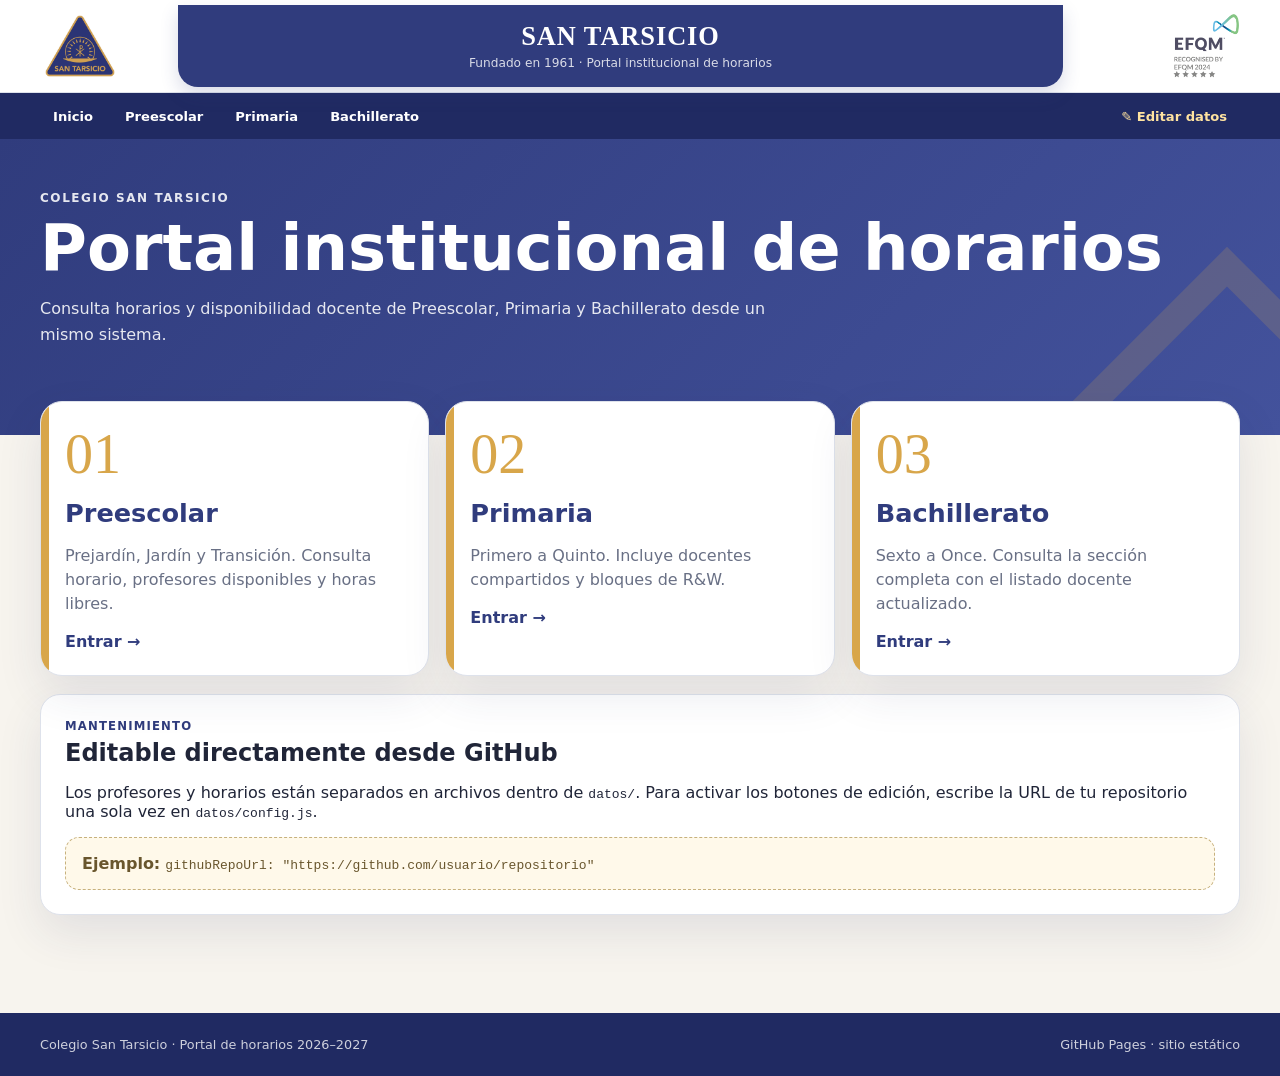
==== index.html @ 5db91fc8 "Add files via upload" ====
<!doctype html><html lang="es"><head><meta charset="utf-8"><meta name="viewport" content="width=device-width,initial-scale=1"><title>Portal de horarios · San Tarsicio</title><link rel="stylesheet" href="css/styles.css"></head><body><header class="brandbar"><div class="shell brandbar__inner"><img class="brand-logo" src="img/escudo-san-tarsicio.jpg" alt="Escudo Colegio San Tarsicio"><div class="brand-center"><strong>SAN TARSICIO</strong><span>Fundado en 1961 · Portal institucional de horarios</span></div><img class="efqm" src="img/efqm.png" alt="EFQM Recognised"></div></header><nav class="topnav"><div class="shell topnav__inner"><a href="index.html">Inicio</a><a class="" href="preescolar.html">Preescolar</a><a class="" href="primaria.html">Primaria</a><a class="" href="bachillerato.html">Bachillerato</a><a class="admin-link" data-admin-path="datos/profesores.js" href="#">✎ Editar datos</a></div></nav><section class="hero"><div class="shell"><p class="eyebrow">Colegio San Tarsicio</p><h1>Portal institucional de horarios</h1><p>Consulta horarios y disponibilidad docente de Preescolar, Primaria y Bachillerato desde un mismo sistema.</p></div></section><main class="shell main"><section class="home-grid"><a class="section-card" href="preescolar.html"><div class="section-card__number">01</div><h2>Preescolar</h2><p>Prejardín, Jardín y Transición. Consulta horario, profesores disponibles y horas libres.</p><span class="section-card__go">Entrar →</span></a><a class="section-card" href="primaria.html"><div class="section-card__number">02</div><h2>Primaria</h2><p>Primero a Quinto. Incluye docentes compartidos y bloques de R&amp;W.</p><span class="section-card__go">Entrar →</span></a><a class="section-card" href="bachillerato.html"><div class="section-card__number">03</div><h2>Bachillerato</h2><p>Sexto a Once. Consulta la sección completa con el listado docente actualizado.</p><span class="section-card__go">Entrar →</span></a></section><section class="card" style="margin-top:18px"><p class="section-label">Mantenimiento</p><h2>Editable directamente desde GitHub</h2><p>Los profesores y horarios están separados en archivos dentro de <code>datos/</code>. Para activar los botones de edición, escribe la URL de tu repositorio una sola vez en <code>datos/config.js</code>.</p><div class="admin-box"><strong>Ejemplo:</strong> <code>githubRepoUrl: "https://github.com/usuario/repositorio"</code></div></section></main><footer class="footer"><div class="shell footer__inner"><span>Colegio San Tarsicio · Portal de horarios 2026–2027</span><span>GitHub Pages · sitio estático</span></div></footer><script src="datos/config.js"></script><script src="js/utils.js"></script><script>document.querySelectorAll('[data-admin-path]').forEach(a=>{const u=window.CST.github(a.dataset.adminPath);if(u==='#'){a.addEventListener('click',e=>{e.preventDefault();alert('Configura githubRepoUrl en datos/config.js si usas un dominio personalizado. En GitHub Pages estándar se detecta automáticamente.');});}else a.href=u;});</script></body></html>
---- css/styles.css ----
/* Colegio San Tarsicio · Portal de horarios */
:root{--navy:#303C7D;--navy-dark:#202A62;--gold:#D8A64A;--gold-soft:#F2E2BA;--paper:#F7F4EE;--white:#fff;--ink:#202538;--muted:#697085;--line:#DEE2EB;--green:#267A57;--green-bg:#EAF7F0;--red:#A9343C;--red-bg:#FCECEF;--amber:#9A6700;--amber-bg:#FFF4D8;--gray:#667085;--gray-bg:#EEF1F5;--shadow:0 18px 45px rgba(36,48,98,.10);--radius:20px}
*{box-sizing:border-box}html{scroll-behavior:smooth}body{margin:0;font-family:Inter,ui-sans-serif,system-ui,-apple-system,BlinkMacSystemFont,"Segoe UI",sans-serif;background:var(--paper);color:var(--ink)}a{color:inherit}button,input,select{font:inherit}.shell{width:min(1200px,calc(100% - 30px));margin:auto}
.brandbar{background:#fff;border-bottom:1px solid var(--line);position:sticky;top:0;z-index:30}.brandbar__inner{height:92px;display:grid;grid-template-columns:116px 1fr 155px;gap:22px;align-items:center}.brand-logo{max-height:72px;max-width:108px;object-fit:contain}.efqm{justify-self:end;max-width:135px;max-height:68px;object-fit:contain}.brand-center{background:var(--navy);color:#fff;border-radius:0 0 20px 20px;padding:16px 24px;text-align:center;box-shadow:0 8px 18px rgba(48,60,125,.18)}.brand-center strong{display:block;font-family:Georgia,"Times New Roman",serif;font-size:1.65rem;letter-spacing:.035em}.brand-center span{font-size:.76rem;opacity:.82}
.topnav{background:var(--navy-dark);color:#fff}.topnav__inner{min-height:46px;display:flex;align-items:center;gap:6px;overflow:auto}.topnav a{padding:11px 13px;text-decoration:none;border-radius:8px;font-size:.82rem;font-weight:750;white-space:nowrap}.topnav a:hover,.topnav a.active{background:rgba(255,255,255,.12)}.topnav .admin-link{margin-left:auto;color:#FFE3A0}
.hero{background:linear-gradient(135deg,var(--navy),#43529C);color:#fff;padding:50px 0 72px;position:relative;overflow:hidden}.hero:after{content:"";position:absolute;width:220px;height:220px;border:28px solid rgba(216,166,74,.18);transform:rotate(45deg);right:-85px;bottom:-145px}.eyebrow{margin:0 0 8px;text-transform:uppercase;letter-spacing:.13em;font-size:.75rem;font-weight:850;color:#F8DB9B}.hero h1{margin:0;font-size:clamp(2.1rem,5vw,4.4rem);line-height:1}.hero p{max-width:760px;line-height:1.6;color:rgba(255,255,255,.88)}
.main{margin-top:-34px;padding-bottom:50px;position:relative;z-index:2}.card{background:#fff;border:1px solid var(--line);border-radius:var(--radius);box-shadow:var(--shadow);padding:24px;margin-bottom:18px}.card h2{margin:0}.section-label{margin:0 0 6px;color:var(--navy);text-transform:uppercase;letter-spacing:.1em;font-size:.73rem;font-weight:850}
.home-grid{display:grid;grid-template-columns:repeat(3,1fr);gap:16px}.section-card{position:relative;min-height:230px;padding:24px;border-radius:22px;background:#fff;border:1px solid var(--line);box-shadow:var(--shadow);text-decoration:none;overflow:hidden;transition:.18s}.section-card:hover{transform:translateY(-3px);box-shadow:0 22px 50px rgba(36,48,98,.14)}.section-card:before{content:"";position:absolute;left:0;top:0;bottom:0;width:8px;background:var(--gold)}.section-card h2{color:var(--navy);font-size:1.6rem;margin:16px 0 8px}.section-card p{color:var(--muted);line-height:1.5}.section-card__number{font-size:3.5rem;font-family:Georgia,serif;color:var(--gold);line-height:1}.section-card__go{font-weight:850;color:var(--navy)}
.tabs{display:flex;gap:8px;flex-wrap:wrap;margin-bottom:18px}.tab{border:1px solid var(--line);background:#fff;padding:10px 14px;border-radius:10px;color:var(--muted);font-weight:800;cursor:pointer}.tab.active{background:var(--navy);color:#fff;border-color:var(--navy)}.panel{display:none}.panel.active{display:block}
.controls{display:grid;grid-template-columns:repeat(4,minmax(0,1fr));gap:12px;margin-top:18px}.field{display:grid;gap:6px}.field label,.field span{font-size:.74rem;color:var(--muted);text-transform:uppercase;letter-spacing:.06em;font-weight:850}.field select,.field input{height:44px;border:1px solid var(--line);border-radius:10px;background:#fff;padding:0 12px;color:var(--ink)}
.legend{display:flex;gap:14px;flex-wrap:wrap;color:var(--muted);font-size:.8rem;margin:16px 0}.dot{width:9px;height:9px;border-radius:50%;display:inline-block;margin-right:5px}.free{background:var(--green)}.busy{background:var(--red)}.maybe{background:#D49B00}.off{background:#98A2B3}
.summary{display:grid;grid-template-columns:repeat(4,1fr);gap:10px;margin:14px 0}.summary-box{border:1px solid var(--line);border-radius:13px;padding:13px;background:#FBFCFE}.summary-box strong{display:block;font-size:1.45rem;color:var(--navy)}.summary-box span{font-size:.76rem;color:var(--muted)}
.teacher-grid{display:grid;grid-template-columns:repeat(3,1fr);gap:12px}.teacher-card{border-radius:15px;padding:15px;border:1px solid var(--line);min-height:140px}.teacher-card.free-card{background:var(--green-bg);border-color:#C8E8D5}.teacher-card.busy-card{background:var(--red-bg);border-color:#F0C8CC}.teacher-card.maybe-card{background:var(--amber-bg);border-color:#EDD58A}.teacher-card.off-card{background:var(--gray-bg)}.teacher-card h3{margin:0 0 8px}.status{display:inline-block;border-radius:999px;padding:5px 8px;font-size:.68rem;font-weight:900;margin-bottom:8px}.status.free-card{color:var(--green);background:#D7F0E1}.status.busy-card{color:var(--red);background:#F4D5D8}.status.maybe-card{color:var(--amber);background:#F4E3A8}.status.off-card{color:var(--gray);background:#DFE4EB}.teacher-card p{margin:0;font-size:.8rem;line-height:1.45}.teacher-card small{display:block;margin-top:7px;color:var(--muted)}
.table-wrap{overflow:auto;border:1px solid var(--line);border-radius:14px}.schedule-table{border-collapse:collapse;width:100%;min-width:940px}.schedule-table th,.schedule-table td{border-right:1px solid var(--line);border-bottom:1px solid var(--line);padding:9px;vertical-align:top;font-size:.76rem}.schedule-table th{background:#EDF1FA;color:var(--navy);font-weight:900;position:sticky;top:0;z-index:1}.schedule-table th:last-child,.schedule-table td:last-child{border-right:0}.time-cell{white-space:nowrap;background:#F9FAFC;color:#566074;font-weight:850}.teacher-chip{display:inline-block;padding:4px 7px;border-radius:999px;background:#E8EEFA;color:var(--navy);font-weight:850;margin:2px 2px 2px 0}.teacher-chip.tentative{background:var(--amber-bg);color:var(--amber)}.subject-note{display:block;color:var(--muted);font-size:.68rem;margin-top:4px}.unknown{color:var(--amber);font-weight:800}
.week-list{display:grid;gap:10px}.week-row{display:grid;grid-template-columns:110px 110px 140px 1fr;gap:10px;align-items:stretch;border-bottom:1px solid var(--line);padding-bottom:10px}.week-row:last-child{border-bottom:0}.week-day{font-weight:900;color:var(--navy)}.week-time{font-weight:800;color:#596174}.week-state{border-radius:10px;padding:8px;font-weight:850;font-size:.76rem}.week-state.free-card{background:var(--green-bg);color:var(--green)}.week-state.busy-card{background:var(--red-bg);color:var(--red)}.week-state.maybe-card{background:var(--amber-bg);color:var(--amber)}.week-state.off-card{background:var(--gray-bg);color:var(--gray)}.week-detail{font-size:.78rem;line-height:1.4}.week-detail small{display:block;color:var(--muted)}
.admin-box{border:1px dashed #C7B17D;background:#FFF9EA;border-radius:14px;padding:16px;color:#69562D}.admin-actions{display:flex;gap:8px;flex-wrap:wrap;margin-top:10px}.btn{display:inline-flex;align-items:center;justify-content:center;text-decoration:none;border:0;border-radius:10px;padding:10px 13px;font-weight:850;cursor:pointer}.btn-primary{background:var(--navy);color:#fff}.btn-gold{background:var(--gold);color:#2D2A20}.btn-soft{background:#EEF1F7;color:var(--navy)}.notice{padding:12px 14px;border-radius:12px;background:#F4F6FA;color:var(--muted);font-size:.82rem;line-height:1.5}.warning{background:var(--amber-bg);color:#775700;border:1px solid #EFD58A}.footer{background:var(--navy-dark);color:#fff;padding:24px 0;margin-top:30px}.footer__inner{display:flex;justify-content:space-between;gap:18px;flex-wrap:wrap;font-size:.8rem;color:rgba(255,255,255,.78)}
@media(max-width:900px){.brandbar__inner{grid-template-columns:85px 1fr 95px;height:78px}.brand-logo{max-height:60px}.efqm{max-width:90px}.brand-center strong{font-size:1.25rem}.home-grid,.teacher-grid{grid-template-columns:repeat(2,1fr)}.controls{grid-template-columns:repeat(2,1fr)}.summary{grid-template-columns:repeat(2,1fr)}}
@media(max-width:650px){.shell{width:min(100% - 18px,1200px)}.brandbar__inner{grid-template-columns:62px 1fr 66px;gap:8px}.brand-logo{max-height:50px;max-width:58px}.efqm{max-width:63px}.brand-center{padding:10px 8px}.brand-center strong{font-size:.95rem}.brand-center span{display:none}.hero{padding:34px 0 60px}.card{padding:16px}.home-grid,.teacher-grid,.controls,.summary{grid-template-columns:1fr}.week-row{grid-template-columns:80px 1fr}.week-day{grid-column:1}.week-time{grid-column:1}.week-state{grid-column:2;grid-row:1}.week-detail{grid-column:2;grid-row:2}.topnav .admin-link{margin-left:0}.tabs{display:grid;grid-template-columns:1fr}.tab{text-align:left}}
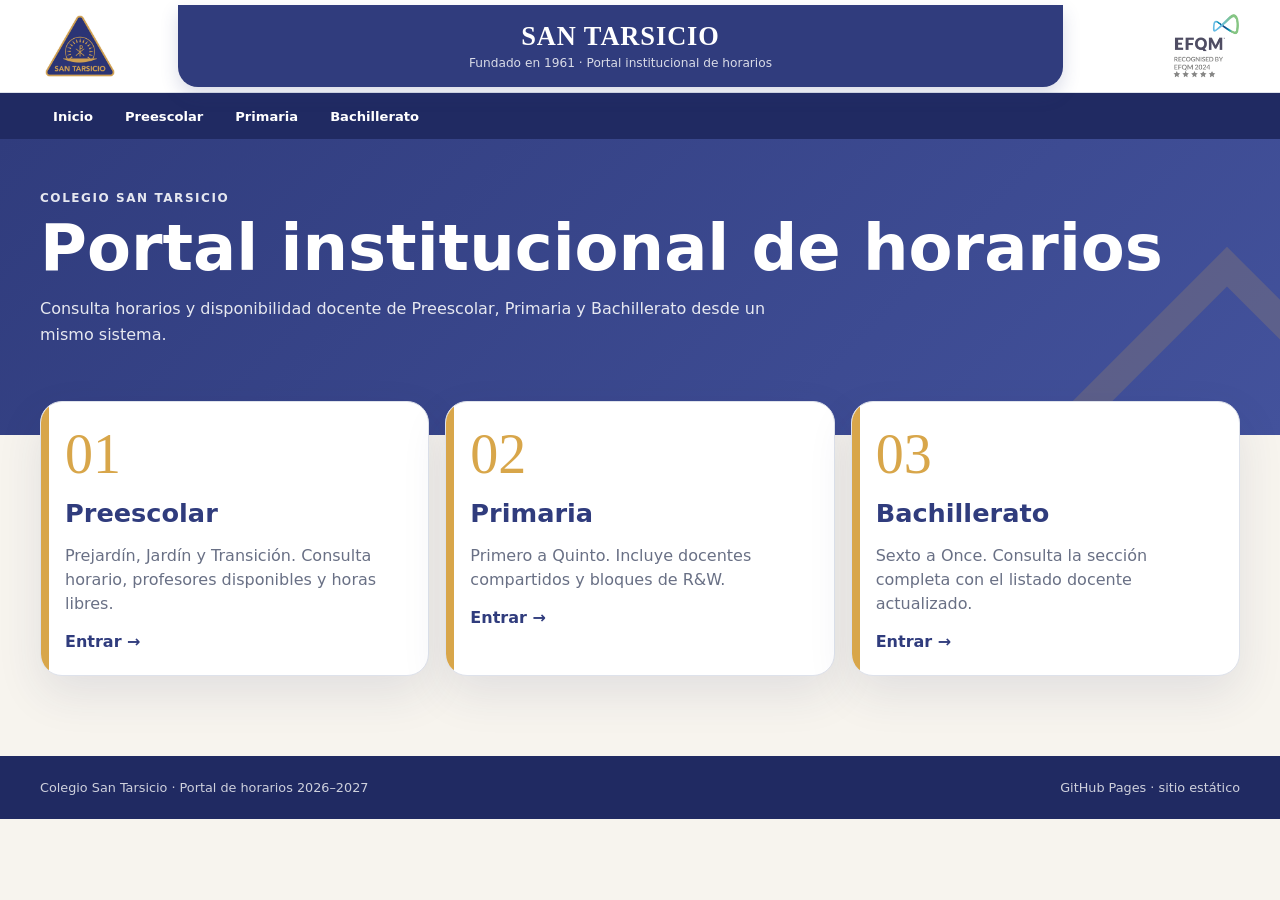
==== commit 1cd09d9c: "Add files via upload" ====
--- a/index.html
+++ b/index.html
@@ -1 +1 @@
-<!doctype html><html lang="es"><head><meta charset="utf-8"><meta name="viewport" content="width=device-width,initial-scale=1"><title>Portal de horarios · San Tarsicio</title><link rel="stylesheet" href="css/styles.css"></head><body><header class="brandbar"><div class="shell brandbar__inner"><img class="brand-logo" src="img/escudo-san-tarsicio.jpg" alt="Escudo Colegio San Tarsicio"><div class="brand-center"><strong>SAN TARSICIO</strong><span>Fundado en 1961 · Portal institucional de horarios</span></div><img class="efqm" src="img/efqm.png" alt="EFQM Recognised"></div></header><nav class="topnav"><div class="shell topnav__inner"><a href="index.html">Inicio</a><a class="" href="preescolar.html">Preescolar</a><a class="" href="primaria.html">Primaria</a><a class="" href="bachillerato.html">Bachillerato</a><a class="admin-link" data-admin-path="datos/profesores.js" href="#">✎ Editar datos</a></div></nav><section class="hero"><div class="shell"><p class="eyebrow">Colegio San Tarsicio</p><h1>Portal institucional de horarios</h1><p>Consulta horarios y disponibilidad docente de Preescolar, Primaria y Bachillerato desde un mismo sistema.</p></div></section><main class="shell main"><section class="home-grid"><a class="section-card" href="preescolar.html"><div class="section-card__number">01</div><h2>Preescolar</h2><p>Prejardín, Jardín y Transición. Consulta horario, profesores disponibles y horas libres.</p><span class="section-card__go">Entrar →</span></a><a class="section-card" href="primaria.html"><div class="section-card__number">02</div><h2>Primaria</h2><p>Primero a Quinto. Incluye docentes compartidos y bloques de R&amp;W.</p><span class="section-card__go">Entrar →</span></a><a class="section-card" href="bachillerato.html"><div class="section-card__number">03</div><h2>Bachillerato</h2><p>Sexto a Once. Consulta la sección completa con el listado docente actualizado.</p><span class="section-card__go">Entrar →</span></a></section><section class="card" style="margin-top:18px"><p class="section-label">Mantenimiento</p><h2>Editable directamente desde GitHub</h2><p>Los profesores y horarios están separados en archivos dentro de <code>datos/</code>. Para activar los botones de edición, escribe la URL de tu repositorio una sola vez en <code>datos/config.js</code>.</p><div class="admin-box"><strong>Ejemplo:</strong> <code>githubRepoUrl: "https://github.com/usuario/repositorio"</code></div></section></main><footer class="footer"><div class="shell footer__inner"><span>Colegio San Tarsicio · Portal de horarios 2026–2027</span><span>GitHub Pages · sitio estático</span></div></footer><script src="datos/config.js"></script><script src="js/utils.js"></script><script>document.querySelectorAll('[data-admin-path]').forEach(a=>{const u=window.CST.github(a.dataset.adminPath);if(u==='#'){a.addEventListener('click',e=>{e.preventDefault();alert('Configura githubRepoUrl en datos/config.js si usas un dominio personalizado. En GitHub Pages estándar se detecta automáticamente.');});}else a.href=u;});</script></body></html>+<!doctype html><html lang="es"><head><meta charset="utf-8"><meta name="viewport" content="width=device-width,initial-scale=1"><title>Portal de horarios · San Tarsicio</title><link rel="stylesheet" href="css/styles.css"></head><body><header class="brandbar"><div class="shell brandbar__inner"><img class="brand-logo" src="img/escudo-san-tarsicio.jpg" alt="Escudo Colegio San Tarsicio"><div class="brand-center"><strong>SAN TARSICIO</strong><span>Fundado en 1961 · Portal institucional de horarios</span></div><img class="efqm" src="img/efqm.png" alt="EFQM Recognised"></div></header><nav class="topnav"><div class="shell topnav__inner"><a href="index.html">Inicio</a><a class="" href="preescolar.html">Preescolar</a><a class="" href="primaria.html">Primaria</a><a class="" href="bachillerato.html">Bachillerato</a></div></nav><section class="hero"><div class="shell"><p class="eyebrow">Colegio San Tarsicio</p><h1>Portal institucional de horarios</h1><p>Consulta horarios y disponibilidad docente de Preescolar, Primaria y Bachillerato desde un mismo sistema.</p></div></section><main class="shell main"><section class="home-grid"><a class="section-card" href="preescolar.html"><div class="section-card__number">01</div><h2>Preescolar</h2><p>Prejardín, Jardín y Transición. Consulta horario, profesores disponibles y horas libres.</p><span class="section-card__go">Entrar →</span></a><a class="section-card" href="primaria.html"><div class="section-card__number">02</div><h2>Primaria</h2><p>Primero a Quinto. Incluye docentes compartidos y bloques de R&amp;W.</p><span class="section-card__go">Entrar →</span></a><a class="section-card" href="bachillerato.html"><div class="section-card__number">03</div><h2>Bachillerato</h2><p>Sexto a Once. Consulta la sección completa con el listado docente actualizado.</p><span class="section-card__go">Entrar →</span></a></section></main><footer class="footer"><div class="shell footer__inner"><span>Colegio San Tarsicio · Portal de horarios 2026–2027</span><span>GitHub Pages · sitio estático</span></div></footer><script src="js/utils.js"></script></body></html>
